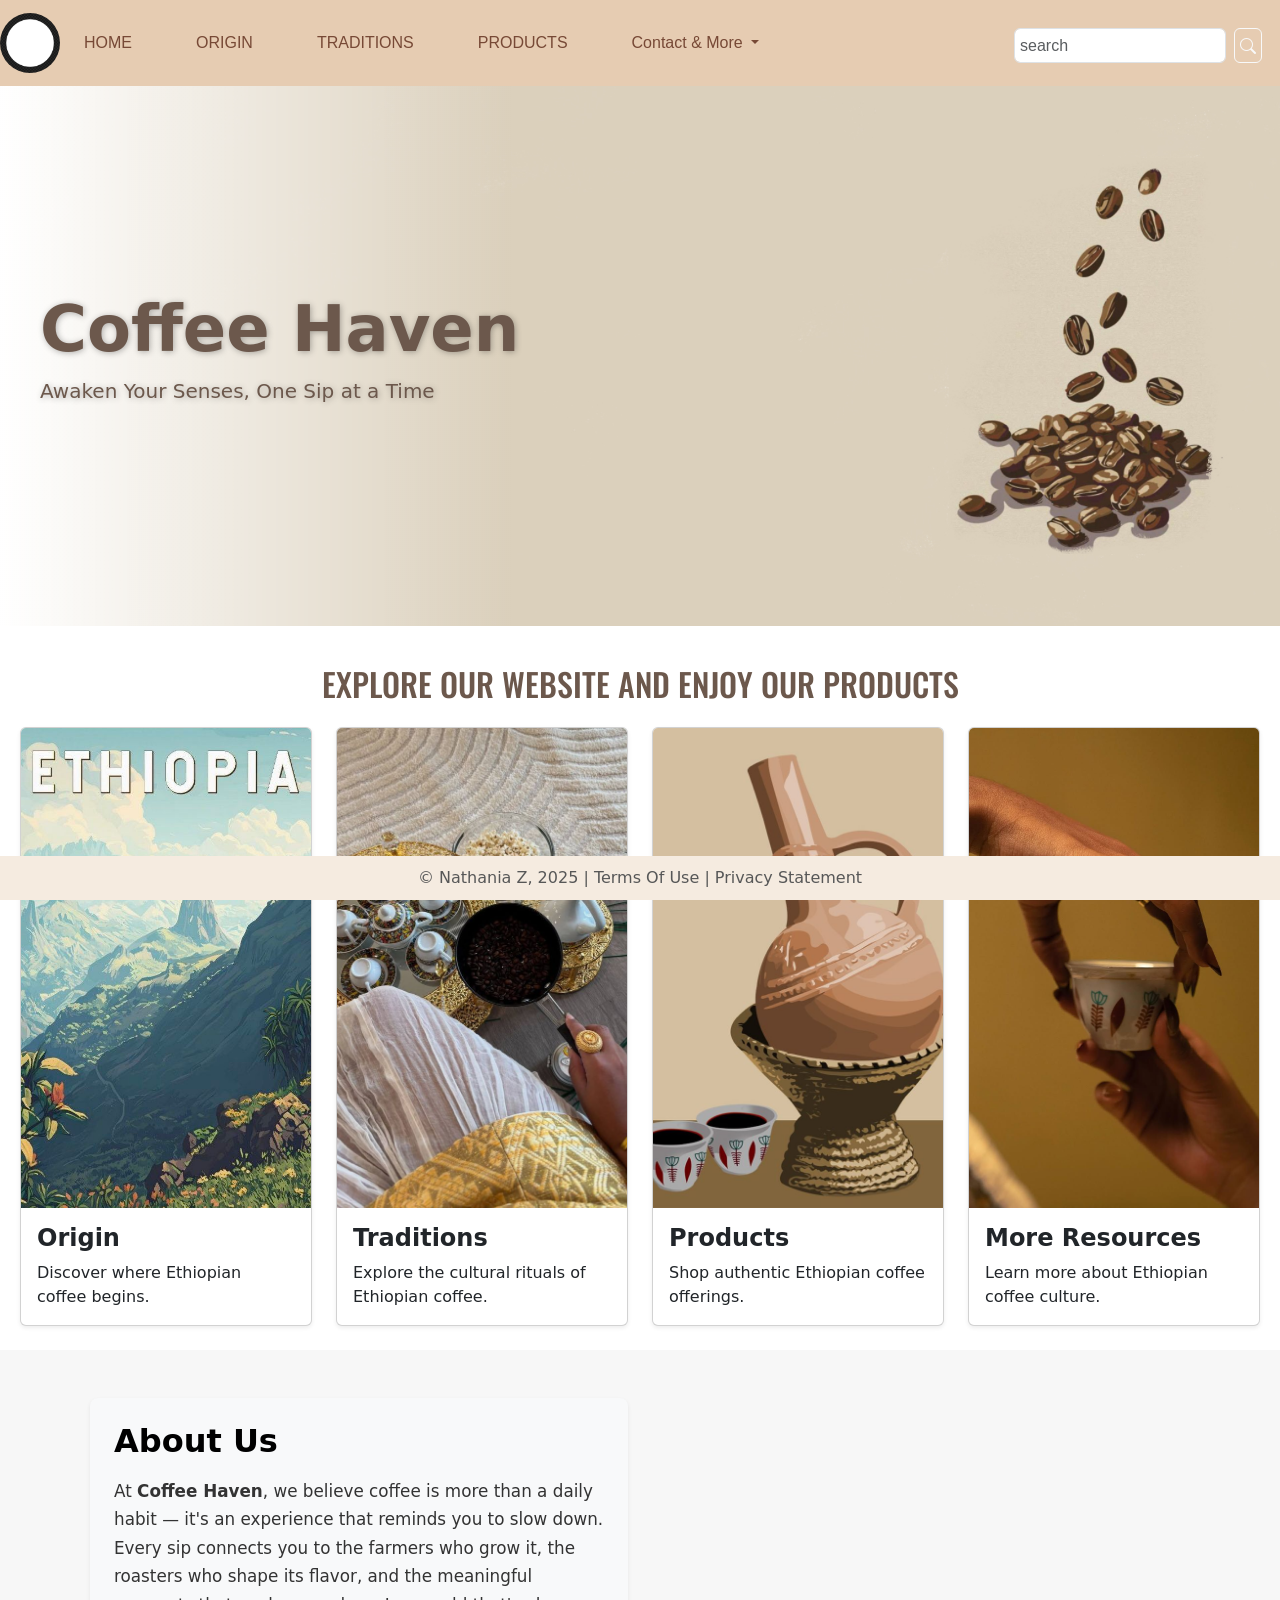
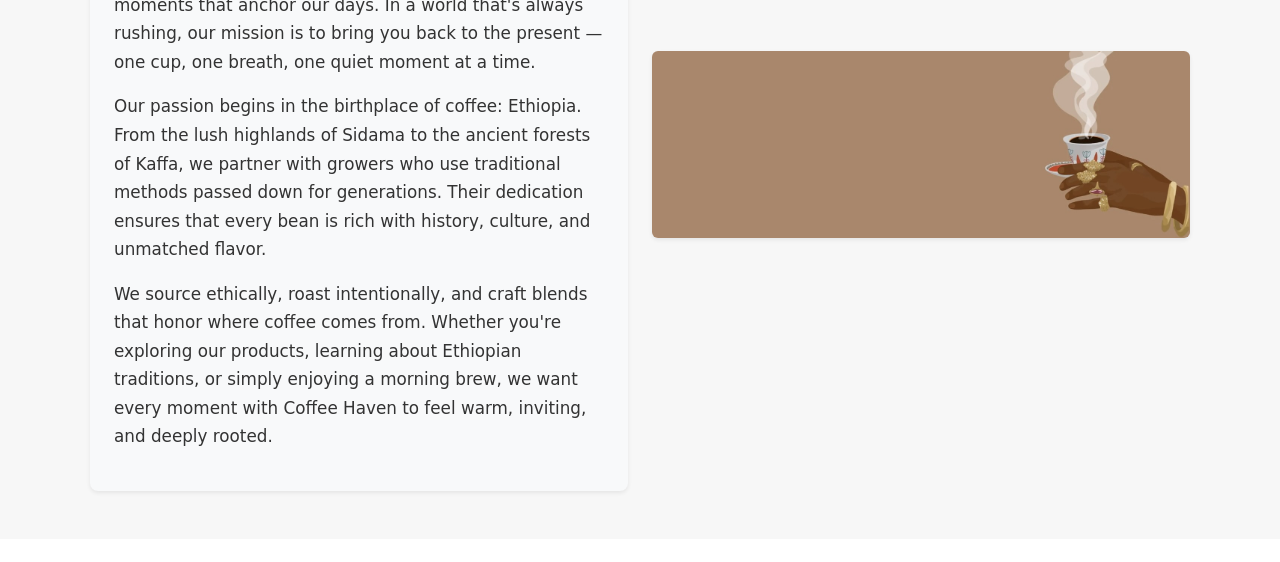
==== index.html @ 2219269c "Homepage completed." ====
<!DOCTYPE html>
<html lang="en">
<head>
    <meta charset="UTF-8">
    <title>My First Bootstrap Page</title>
    <!-- CSS only -->

    <link href="https://cdn.jsdelivr.net/npm/bootstrap@5.0.2/dist/css/bootstrap.min.css"
          rel="stylesheet"
          integrity="sha384-EVSTQN3/azprG1Anm3QDgpJLIm9Nao0Yz1ztcQTwFspd3yD65VohhpuuCOmLASjC"
          crossorigin="anonymous">
    <link href="css/main.css" rel="stylesheet">
    <!--fonts-->
    <link rel="preconnect" href="https://fonts.googleapis.com">
    <link rel="preconnect" href="https://fonts.gstatic.com" crossorigin>
    <link href="https://fonts.googleapis.com/css2?family=Oswald:wght@200..700&display=swap" rel="stylesheet">
    <link rel="stylesheet" href="https://cdn.jsdelivr.net/npm/bootstrap-icons@1.11.1/font/bootstrap-icons.css">

</head>
<body>
<nav class="navbar navbar-expand-md
                    justify-content-start
                    custom-nav
                    sticky-top
                    col-12">

    <!-- Brand -->
    <a class="navbar-brand" href="index.html">
        <img src="images/logo.png" alt="Company Coffee Logo" style="width: 60px;" class="rounded-pill">
    </a> <!--update the #'s to your page links and copy it to
                your contact page-->

    <!-- Responsive Button for the smaller menu -->
    <button class="navbar-toggler" type="button"
            data-bs-toggle="collapse" data-bs-target="#collapsibleNavbar">
        <span class="navbar-toggler-icon"></span>
    </button>
    <div class="collapse navbar-collapse align-items-center" id="collapsibleNavbar">
        <ul class="navbar-nav gap-xl-5 me-auto">
            <!-- Links -->
            <li class="nav-item">
                <a class="nav-link" href="index.html">HOME</a>
            </li>
            <li class="nav-item">
                <a class="nav-link" href="origin.html">ORIGIN</a>
            </li>
            <li class="nav-item">
                <a class="nav-link" href="tradition.html">TRADITIONS</a>
            </li>
            <li class="nav-item">
                <a class="nav-link" href="products.html">PRODUCTS</a>
            </li>

            <!-- Dropdown -->
            <li class="nav-item dropdown">
                <a class="nav-link dropdown-toggle" href="#" id="navbardrop"
                   data-toggle="dropdown" role="button" data-bs-toggle="dropdown" aria-expanded="false">
                    Contact & More
                </a>
                <div class="dropdown-menu">
                    <a class="dropdown-item" href="contact.html">Contact Us!</a>
                    <a class="dropdown-item" href="moreresources.html">More Resources</a>
                </div>
            </li>
            <form class="d-flex ms-lg-10 ms-auto search-bar" role="search">
                <input class="form-control input-mysize me-2" type="search" placeholder="search" aria-label="Search">
                <button class="btn btn-outline-light input-mysize" type="submit">
                    <i class="bi bi-search"></i>
                </button>
            </form>
        </ul>

    </div>
</nav>


<main>
    <section class="position-relative">
        <!--Carousel-->
        <div id="heroCarousel" class="carousel slide" data-bs-ride="carousel">
            <div class="carousel-inner">
                <div class="carousel-item active">
                    <img src="images/carousel - 1.jpg" class="d-block w-100" alt="Coffee Beans Splashing">
                </div>
                <div class="carousel-item">
                    <img src="images/carousel- 2.jpg" class="d-block w-100" alt="Ethiopian Coffee Brewer - Jebena">
                </div>
                <div class="carousel-item">
                    <img src="images/carousel-3.jpg" class="d-block w-100" alt="Ethiopian Woman Pouring Coffee">
                </div>
            </div>
        </div>
        <!--gradient overlay for all images-->
        <div class="fade-overlay"></div>

        <!--text on carousel-->
        <div class="carousel-text-overlay text-start">
            <h1 class="display-3 fw-bold">Coffee Haven</h1>
            <p class="lead">Awaken Your Senses, One Sip at a Time</p>
        </div>
    </section>
<div class="container-fluid">
    <div class="row">




        <!-- CLICKABLE CARDS -->
        <div class="container my-4">

            <h2 class="text-center explore-msg mb-4">EXPLORE OUR WEBSITE AND ENJOY OUR PRODUCTS</h2>
            <div class="row justify-content-center g-4">

                <!-- ORIGIN -->
                <div class="col-6 col-md-3">
                    <div class="card h-100 shadow-sm card-hover">
                        <a href="origin.html" class="text-decoration-none text-dark">
                            <img src="images/origin.jpg" class="card-img-top full-img" alt="...">
                            <div class="card-body">
                                <h4 class="card-title fw-bold">Origin</h4>
                                <p class="card-text">Discover where Ethiopian coffee begins.</p>
                            </div>
                        </a>
                    </div>
                </div>

                <!-- TRADITIONS -->
                <div class="col-6 col-md-3">
                    <div class="card h-100 shadow-sm card-hover">
                        <a href="tradition.html" class="text-decoration-none text-dark">
                            <img src="images/traditions.jpg" class="card-img-top" alt="...">
                            <div class="card-body">
                                <h4 class="card-title fw-bold">Traditions</h4>
                                <p class="card-text">Explore the cultural rituals of Ethiopian coffee.</p>
                            </div>
                        </a>
                    </div>
                </div>

                <!-- PRODUCTS -->
                <div class="col-6 col-md-3">
                    <div class="card h-100 shadow-sm card-hover">
                        <a href="products.html" class="text-decoration-none text-dark">
                            <img src="images/product.jpg" class="card-img-top" alt="...">
                            <div class="card-body">
                                <h4 class="card-title fw-bold">Products</h4>
                                <p class="card-text">Shop authentic Ethiopian coffee offerings.</p>
                            </div>
                        </a>
                    </div>
                </div>

                <!-- MORE RESOURCES -->
                <div class="col-6 col-md-3">
                    <div class="card h-100 shadow-sm card-hover">
                        <a href="moreresources.html" class="text-decoration-none text-dark">
                            <img src="images/moreres.jpg" class="card-img-top" alt="...">
                            <div class="card-body">
                                <h4 class="card-title fw-bold">More Resources</h4>
                                <p class="card-text">Learn more about Ethiopian coffee culture.</p>
                            </div>
                        </a>
                    </div>
                </div>

            </div>
        </div>
        <!--Left side About Us card-->
        <section class="py-5" id="about">
            <div class="container">
                <div class="row align-items-center">

                    <!-- LEFT: About Us Text -->
                    <div class="col-md-6 mb-4 mb-md-0">
                        <div class="card p-4 bg-light border-0 shadow-sm">
                            <h2 class="fw-bold mb-3">About Us</h2>

                            <p>
                                At <strong>Coffee Haven</strong>, we believe coffee is more than a daily habit —
                                it's an experience that reminds you to slow down. Every sip connects you to the
                                farmers who grow it, the roasters who shape its flavor, and the meaningful
                                moments that anchor our days. In a world that's always rushing, our mission is
                                to bring you back to the present — one cup, one breath, one quiet moment at a time.
                            </p>

                            <p>
                                Our passion begins in the birthplace of coffee: Ethiopia. From the lush highlands
                                of Sidama to the ancient forests of Kaffa, we partner with growers who use
                                traditional methods passed down for generations. Their dedication ensures that
                                every bean is rich with history, culture, and unmatched flavor.
                            </p>

                            <p>
                                We source ethically, roast intentionally, and craft blends that honor where
                                coffee comes from. Whether you're exploring our products, learning about
                                Ethiopian traditions, or simply enjoying a morning brew, we want every
                                moment with Coffee Haven to feel warm, inviting, and deeply rooted.
                            </p>

                        </div>
                    </div>

                    <!-- RIGHT: Image -->
                    <div class="col-md-6 d-flex justify-content-center">
                        <img src="images/about-us-img.jpg"
                             alt="Ethiopian Coffee Ceremony"
                             class="img-fluid rounded shadow-sm"
                             style="max-height: 500px; object-fit: cover;">
                    </div>

                </div>
            </div>
        </section>




    </div>
</div>
</main>
<!--Footer-->


 <footer class="footer page-footer font-small ">
     <div class="container">
        <div class="row">
            <span class="text-muted">&copy; Nathania Z, 2025 |  Terms Of Use  |  Privacy Statement</span>
        </div>
     </div>
  </footer>
</div>


    <!-- Javascript Bundle with Popper -->
<script src="https://cdn.jsdelivr.net/npm/bootstrap@5.0.2/dist/js/bootstrap.bundle.min.js"
        integrity="sha384-MrcW6ZMFYlzcLA8Nl+NtUVF0sA7MsXsP1UyJoMp4YLEuNSfAP+JcXn/tWtIaxVXM"
        crossorigin="anonymous">
</script>

</body>
</html>
---- css/main.css ----
/*add root with color palette*/

nav ul {
    list-style: none;
    margin: 0;
    padding: 0;
    width: 100%;
    display: flex;
    justify-content: center;
    font-family: 'Playfair Display', "Trebuchet MS", Helvetica, sans-serif;

}

body {

    padding-bottom: 100px;
}

.custom-nav {
    background-color: #E6CCB2;
}

.custom-nav .nav-link {
    color: #774936;
    display: block;
    padding: 18px 20px;
}

nav a.nav-link:hover {
    background-color:#DDB892;
    color: #774936;
    border-radius:4px;
}

.rounded-pill {
    background-color: #0dcaf0;
}



/*search box on homepage*/
.input-mysize {
    height: 30px;
    padding: 0 5px;
    font-size: 16px;
    line-height: 15px;

}
.navbar .form-control,
.navbar .btn {
    height: 35px;
}
.search-bar{
    padding-top: 15px;
    padding-right: 18px;

}

/* Carousel Images */
#heroCarousel .carousel-item img {
    width: 100vh;
    height: 60vh;
    object-fit:cover;
    object-position: right;
}

/* Image left fade*/

.fade-overlay {
    position: absolute;
    top: 0;
    left: 0;
    width: 100%;
    height: 100%;
    background: linear-gradient(to right, #fff 0%, rgba(255, 255, 255, 0) 40%);
    z-index: 5;
    pointer-events: none;
}

.carousel-text-overlay {
    position: absolute;
    top: 50%;
    left: 50%;
    transform: translate(-100%, -50%);
    z-index: 10;
    color: #6c584c;
    text-shadow: 1px 1px 6px rgba(0, 0, 0, 0.3);
    text-align: center;
    width:90%;
    max-width: 600px;
}

/*about us styling*/
#about {
    background-color: #f7f7f7

}

#about .card {
    border-radius: 10px;
}

#about h2 {
    font-size: 2rem;
    font-weight: 700;
    color: #000;
}

#about p {
    font-size: 1.05rem;
    line-height: 1.7;
    color: #333;
}
#about .card {
    border-radius: 8px;
    object-fit: cover;
}

#about .card p {
    margin-bottom: 1rem;
}

.explore-message {

    color: #b08968;
    font-family: 'Noto Serif Ethiopic', sans-serif;
    font-size: 6rem;
    text-align: center;
    max-width: 480px;
    line-height: 1.1;
    font-weight: 700;
    text-shadow: 2px 2px 4px #582f0e;

}
.explore-message h3 {
    font-size: 1.6rem;
    line-height: 1.4;
    margin: 0;
    font-weight: 600;
}

.elongated-text {
    font-stretch: expanded;
}

/*CARDS HOVER*/

.card-hover {
    transition: transform 0.3s ease, box-shadow 0.3s ease;
}

.card-hover:hover {
    transform: scale(1.03);
    box-shadow: 0 8px 18px rgba(0, 0, 0, 0.2);
}





.container {
    padding-left: 20px;
    padding-right: 20px;
}

.card-img-top {
    object-fit: cover;
    width: 100%;
    height: 480px;
}

.explore-msg {
    font-family: 'Oswald', sans-serif;
    color: #6c584c;
    margin-top: 15px;

}




    .footer {
        position: fixed;
        left: 0;
        bottom: 0;
        width: 100%;
        background-color: #f5ebe0;
        color: white;
        text-align: center;
        padding: 10px;
        font-size: 1rem;
    }

html, body {
    height: 155%;
}
main {
    flex: 1;
    min-height: 160vh;
}
footer {
    margin-top: 40px;
}
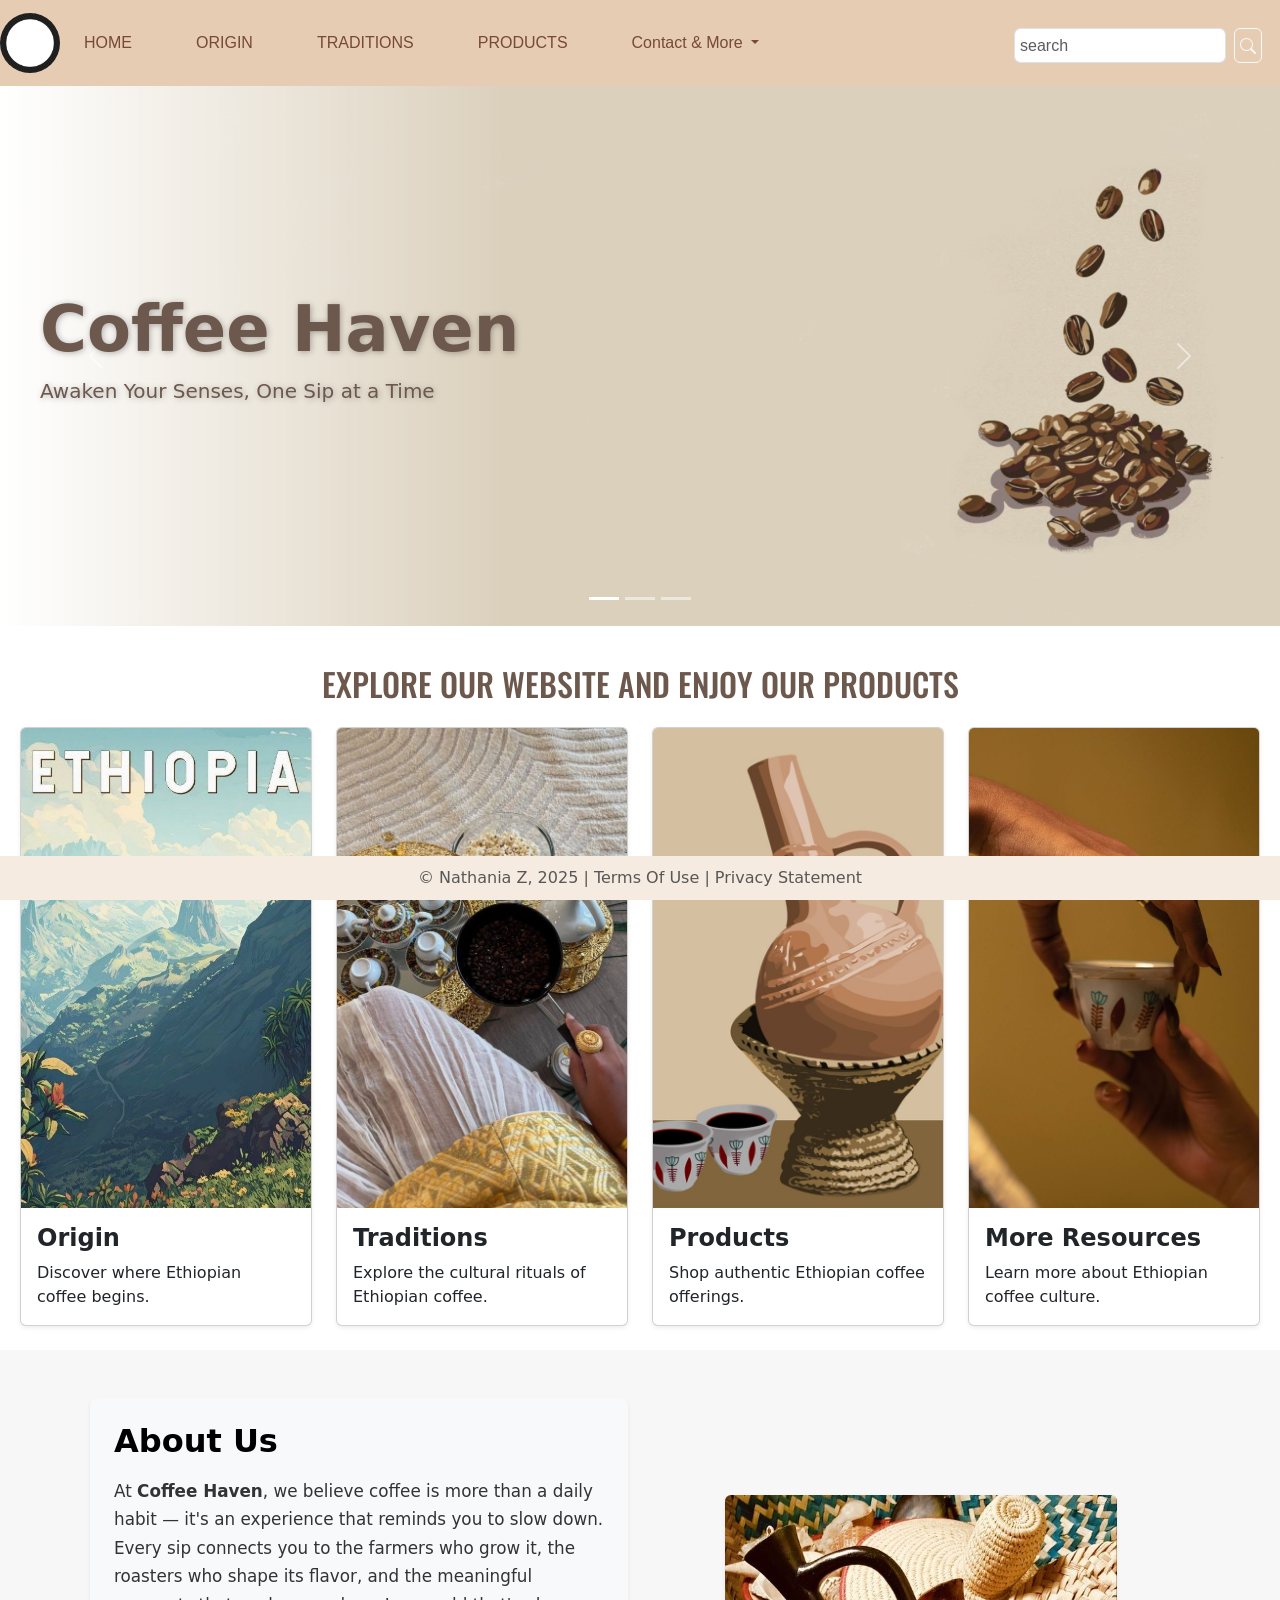
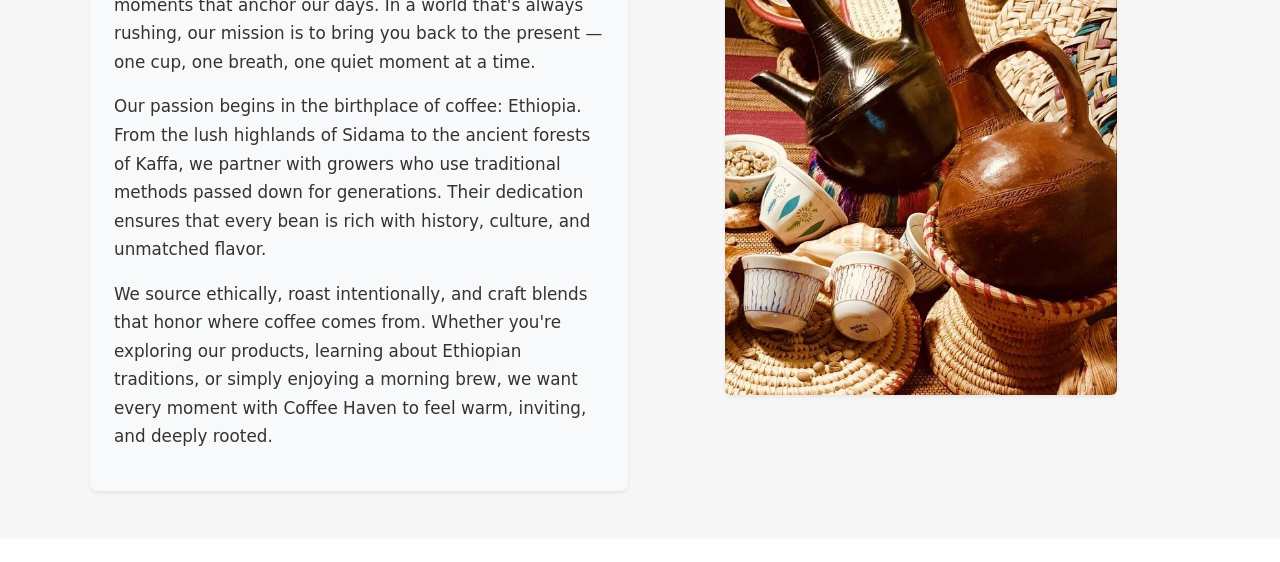
==== commit d2c78582: "Origin completed, Homepage carousel fixed." ====
--- a/index.html
+++ b/index.html
@@ -15,6 +15,7 @@
     <link rel="preconnect" href="https://fonts.gstatic.com" crossorigin>
     <link href="https://fonts.googleapis.com/css2?family=Oswald:wght@200..700&display=swap" rel="stylesheet">
     <link rel="stylesheet" href="https://cdn.jsdelivr.net/npm/bootstrap-icons@1.11.1/font/bootstrap-icons.css">
+    <script src="https://cdn.jsdelivr.net/npm/bootstrap@5.0.2/dist/js/bootstrap.bundle.min.js"></script>
 
 </head>
 <body>
@@ -78,6 +79,15 @@
     <section class="position-relative">
         <!--Carousel-->
         <div id="heroCarousel" class="carousel slide" data-bs-ride="carousel">
+
+            <!-- Indicators -->
+            <div class="carousel-indicators">
+                <button type="button" data-bs-target="#heroCarousel" data-bs-slide-to="0" class="active"></button>
+                <button type="button" data-bs-target="#heroCarousel" data-bs-slide-to="1"></button>
+                <button type="button" data-bs-target="#heroCarousel" data-bs-slide-to="2"></button>
+            </div>
+
+
             <div class="carousel-inner">
                 <div class="carousel-item active">
                     <img src="images/carousel - 1.jpg" class="d-block w-100" alt="Coffee Beans Splashing">
@@ -89,7 +99,22 @@
                     <img src="images/carousel-3.jpg" class="d-block w-100" alt="Ethiopian Woman Pouring Coffee">
                 </div>
             </div>
-        </div>
+            <!-- Left and right controls -->
+            <button class="carousel-control-prev" type="button" data-bs-target="#heroCarousel" data-bs-slide="prev">
+                <span class="carousel-control-prev-icon"></span>
+                <span class="visually-hidden">Previous</span>
+            </button>
+            <button class="carousel-control-next" type="button" data-bs-target="#heroCarousel" data-bs-slide="next">
+                <span class="carousel-control-next-icon"></span>
+                <span class="visually-hidden">Next</span>
+            </button>
+        </div>
+
+
+
+
+
+
         <!--gradient overlay for all images-->
         <div class="fade-overlay"></div>
 
@@ -105,7 +130,7 @@
 
 
 
-        <!-- CLICKABLE CARDS -->
+        <!-- CLICKABLE CARDS (used references from W3 schools and chatgpt for hover effect-->
         <div class="container my-4">
 
             <h2 class="text-center explore-msg mb-4">EXPLORE OUR WEBSITE AND ENJOY OUR PRODUCTS</h2>
@@ -201,8 +226,8 @@
                     </div>
 
                     <!-- RIGHT: Image -->
-                    <div class="col-md-6 d-flex justify-content-center">
-                        <img src="images/about-us-img.jpg"
+                    <div class="col-md-6 d-flex justify-content-center home-img">
+                        <img src="images/homepage.jpg"
                              alt="Ethiopian Coffee Ceremony"
                              class="img-fluid rounded shadow-sm"
                              style="max-height: 500px; object-fit: cover;">
--- a/css/main.css
+++ b/css/main.css
@@ -57,6 +57,8 @@
 }
 
 /* Carousel Images */
+
+
 #heroCarousel .carousel-item img {
     width: 100vh;
     height: 60vh;
@@ -179,6 +181,104 @@
 
 
 
+/*ORIGIN*/
+
+
+/* ORIGIN TOP BANNER */
+.origin-banner {
+    width:100%;
+}
+
+.banner-image {
+    position:relative;
+    width: 100%;
+    max-height: 430px;
+    overflow: hidden;
+}
+
+
+.banner-image img {
+    width: 100%;
+    height: 100%;
+    object-fit: cover;
+    display: block;
+}
+/*overlay text on image banner*/
+
+.overlay-text {
+    position: absolute;
+    top:50%;
+    left:50%;
+    transform: translate(-50%,-50%);
+    color: white;
+    text-align: center;
+    background-color: transparent;
+    padding: 0;
+
+}
+
+.origin-title {
+    font-size: 8rem;
+    font-family: 'Oswald', sans-serif;
+    margin: 0;
+    opacity: 0.9;
+}
+
+.origin-subtitle {
+    font-size: 1.5rem;
+    margin: 10px 0 0 0;
+    opacity: 0.9;
+    font-family: 'Playfair Display', serif;
+}
+
+
+
+
+/* CONTENT BLOCKS */
+.content-block {
+    background: #fff;
+    border-radius: 10px;
+    line-height: 1.7;
+}
+
+.content-block h2 {
+    color: #6c584c;
+}
+
+.content-block p {
+    color: #4b4b4b;
+}
+.origin-images {
+    width: 100%;
+    max-width: 420px;
+    height: auto;
+    border-radius: 10px;
+    object-fit: cover;
+}
+
+
+/* MINI QUOTE BANNER */
+.mini-quote-banner {
+    background: #EADBC8;
+    padding: 25px;
+    border-radius: 10px;
+    box-shadow: 0 3px 10px rgba(0,0,0,0.1);
+}
+
+.quote-text {
+    font-family: 'Playfair Display', serif;
+    color: #6c584c;
+    font-weight: 600;
+}
+
+
+
+/* IMAGE STYLING */
+img.img-fluid {
+    border-radius: 10px;
+}
+
+
     .footer {
         position: fixed;
         left: 0;
@@ -191,7 +291,7 @@
         font-size: 1rem;
     }
 
-html, body {
+html, body{
     height: 155%;
 }
 main {
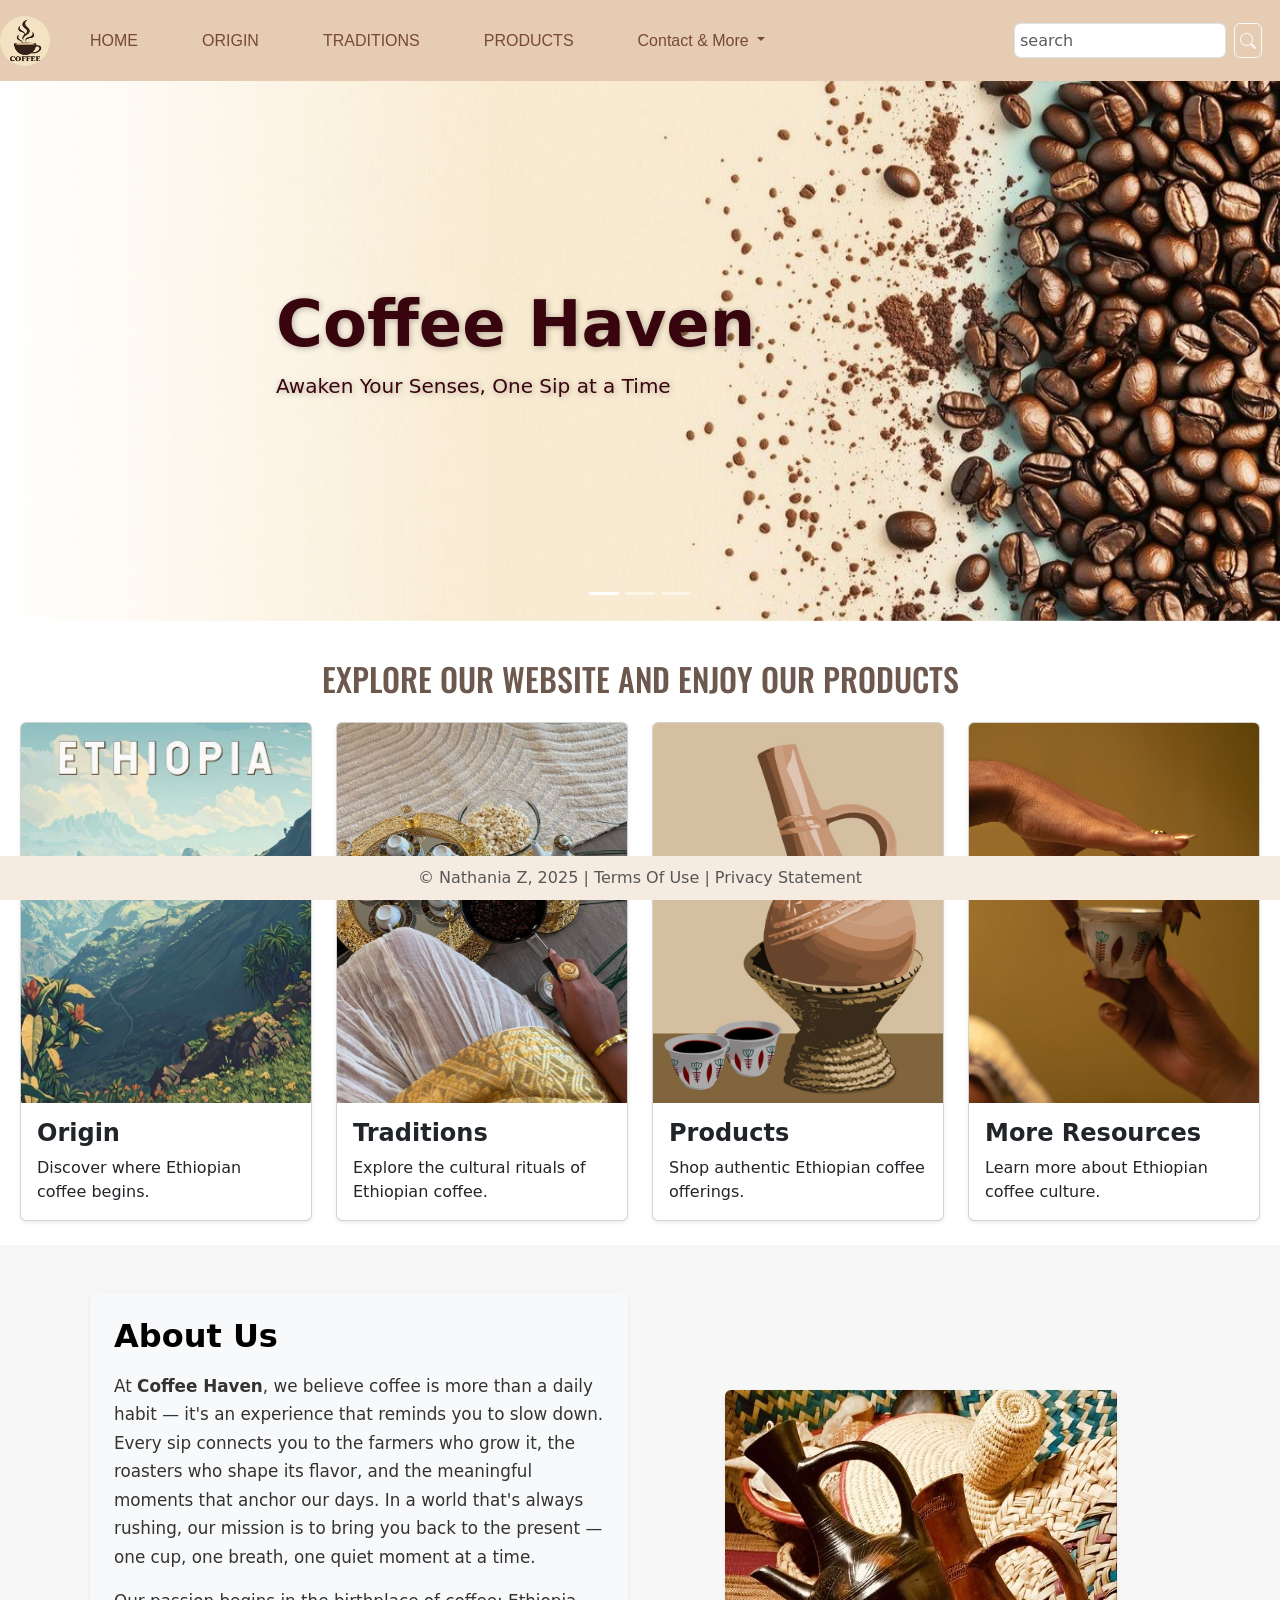
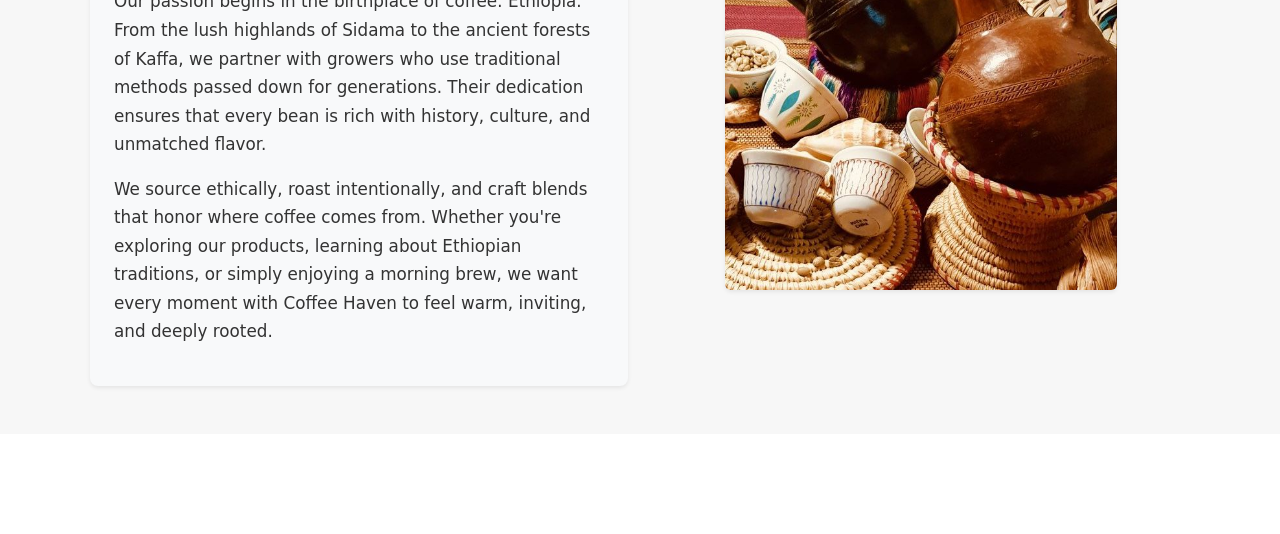
==== commit 919a22c1: "Tradition page completed; product page almost finished." ====
--- a/index.html
+++ b/index.html
@@ -2,7 +2,7 @@
 <html lang="en">
 <head>
     <meta charset="UTF-8">
-    <title>My First Bootstrap Page</title>
+    <title>Coffee Haven</title>
     <!-- CSS only -->
 
     <link href="https://cdn.jsdelivr.net/npm/bootstrap@5.0.2/dist/css/bootstrap.min.css"
@@ -15,7 +15,7 @@
     <link rel="preconnect" href="https://fonts.gstatic.com" crossorigin>
     <link href="https://fonts.googleapis.com/css2?family=Oswald:wght@200..700&display=swap" rel="stylesheet">
     <link rel="stylesheet" href="https://cdn.jsdelivr.net/npm/bootstrap-icons@1.11.1/font/bootstrap-icons.css">
-    <script src="https://cdn.jsdelivr.net/npm/bootstrap@5.0.2/dist/js/bootstrap.bundle.min.js"></script>
+
 
 </head>
 <body>
@@ -27,7 +27,7 @@
 
     <!-- Brand -->
     <a class="navbar-brand" href="index.html">
-        <img src="images/logo.png" alt="Company Coffee Logo" style="width: 60px;" class="rounded-pill">
+        <img src="images/logo.jpg" alt="Company Coffee Logo" style="width: 50px; height: 50px" class="rounded-pill logo">
     </a> <!--update the #'s to your page links and copy it to
                 your contact page-->
 
@@ -55,22 +55,22 @@
             <!-- Dropdown -->
             <li class="nav-item dropdown">
                 <a class="nav-link dropdown-toggle" href="#" id="navbardrop"
-                   data-toggle="dropdown" role="button" data-bs-toggle="dropdown" aria-expanded="false">
+                    role="button" data-bs-toggle="dropdown" aria-expanded="false">
                     Contact & More
                 </a>
                 <div class="dropdown-menu">
                     <a class="dropdown-item" href="contact.html">Contact Us!</a>
-                    <a class="dropdown-item" href="moreresources.html">More Resources</a>
-                </div>
-            </li>
-            <form class="d-flex ms-lg-10 ms-auto search-bar" role="search">
-                <input class="form-control input-mysize me-2" type="search" placeholder="search" aria-label="Search">
-                <button class="btn btn-outline-light input-mysize" type="submit">
-                    <i class="bi bi-search"></i>
-                </button>
-            </form>
+                    <a class="dropdown-item" href="more-resources.html">More Resources</a>
+                </div>
+            </li>
+
         </ul>
-
+        <form class="d-flex ms-lg-10 ms-auto search-bar" role="search">
+            <input class="form-control input-mysize me-2" type="search" placeholder="search" aria-label="Search">
+            <button class="btn btn-outline-light input-mysize" type="submit">
+                <i class="bi bi-search"></i>
+            </button>
+        </form>
     </div>
 </nav>
 
@@ -90,13 +90,13 @@
 
             <div class="carousel-inner">
                 <div class="carousel-item active">
-                    <img src="images/carousel - 1.jpg" class="d-block w-100" alt="Coffee Beans Splashing">
+                    <img src="images/carousel-3.jpg" class="d-block w-100" alt="Coffee Beans Splashing">
                 </div>
                 <div class="carousel-item">
                     <img src="images/carousel- 2.jpg" class="d-block w-100" alt="Ethiopian Coffee Brewer - Jebena">
                 </div>
                 <div class="carousel-item">
-                    <img src="images/carousel-3.jpg" class="d-block w-100" alt="Ethiopian Woman Pouring Coffee">
+                    <img src="images/carousel - 1.jpg" class="d-block w-100" alt="Ethiopian Woman Pouring Coffee">
                 </div>
             </div>
             <!-- Left and right controls -->
@@ -137,7 +137,7 @@
             <div class="row justify-content-center g-4">
 
                 <!-- ORIGIN -->
-                <div class="col-6 col-md-3">
+                <div class="col-12 col-sm-6 col-md-4 col-lg-3">
                     <div class="card h-100 shadow-sm card-hover">
                         <a href="origin.html" class="text-decoration-none text-dark">
                             <img src="images/origin.jpg" class="card-img-top full-img" alt="...">
@@ -150,7 +150,7 @@
                 </div>
 
                 <!-- TRADITIONS -->
-                <div class="col-6 col-md-3">
+                <div class="col-12 col-sm-6 col-md-4 col-lg-3">
                     <div class="card h-100 shadow-sm card-hover">
                         <a href="tradition.html" class="text-decoration-none text-dark">
                             <img src="images/traditions.jpg" class="card-img-top" alt="...">
@@ -163,7 +163,7 @@
                 </div>
 
                 <!-- PRODUCTS -->
-                <div class="col-6 col-md-3">
+                <div class="col-12 col-sm-6 col-md-4 col-lg-3">
                     <div class="card h-100 shadow-sm card-hover">
                         <a href="products.html" class="text-decoration-none text-dark">
                             <img src="images/product.jpg" class="card-img-top" alt="...">
@@ -176,9 +176,9 @@
                 </div>
 
                 <!-- MORE RESOURCES -->
-                <div class="col-6 col-md-3">
-                    <div class="card h-100 shadow-sm card-hover">
-                        <a href="moreresources.html" class="text-decoration-none text-dark">
+                <div class="col-12 col-sm-6 col-md-4 col-lg-3">
+                    <div class="card h-100 shadow-sm card-hover">
+                        <a href="more-resources.html" class="text-decoration-none text-dark">
                             <img src="images/moreres.jpg" class="card-img-top" alt="...">
                             <div class="card-body">
                                 <h4 class="card-title fw-bold">More Resources</h4>
@@ -253,7 +253,7 @@
         </div>
      </div>
   </footer>
-</div>
+
 
 
     <!-- Javascript Bundle with Popper -->
--- a/css/main.css
+++ b/css/main.css
@@ -2,11 +2,9 @@
 
 nav ul {
     list-style: none;
-    margin: 0;
+    margin-left: 1rem;
     padding: 0;
-    width: 100%;
     display: flex;
-    justify-content: center;
     font-family: 'Playfair Display', "Trebuchet MS", Helvetica, sans-serif;
 
 }
@@ -26,6 +24,7 @@
     padding: 18px 20px;
 }
 
+
 nav a.nav-link:hover {
     background-color:#DDB892;
     color: #774936;
@@ -34,6 +33,16 @@
 
 .rounded-pill {
     background-color: #0dcaf0;
+}
+
+.logo {
+    width: 45px;
+}
+
+@media (max-width: 576px) {
+    .logo {
+        width: 35px;
+    }
 }
 
 
@@ -53,14 +62,14 @@
 .search-bar{
     padding-top: 15px;
     padding-right: 18px;
-
+    padding-bottom: 15px;
 }
 
 /* Carousel Images */
 
 
 #heroCarousel .carousel-item img {
-    width: 100vh;
+    width: 100%;
     height: 60vh;
     object-fit:cover;
     object-position: right;
@@ -82,10 +91,10 @@
 .carousel-text-overlay {
     position: absolute;
     top: 50%;
-    left: 50%;
-    transform: translate(-100%, -50%);
+    left: 45%;
+    transform: translate(-50%, -50%);
     z-index: 10;
-    color: #6c584c;
+    color: #38040e;
     text-shadow: 1px 1px 6px rgba(0, 0, 0, 0.3);
     text-align: center;
     width:90%;
@@ -94,7 +103,7 @@
 
 /*about us styling*/
 #about {
-    background-color: #f7f7f7
+    background-color: #f7f7f7;
 
 }
 
@@ -166,10 +175,23 @@
 }
 
 .card-img-top {
-    object-fit: cover;
-    width: 100%;
     height: 480px;
 }
+@media (min-width: 768px) {
+    .card-img-top {
+        height: 320px;
+    }
+}
+
+@media (min-width:1200px) {
+    .card-img-top {
+        height: 380px;
+    }
+}
+
+
+
+
 
 .explore-msg {
     font-family: 'Oswald', sans-serif;
@@ -181,7 +203,6 @@
 
 
 
-/*ORIGIN*/
 
 
 /* ORIGIN TOP BANNER */
@@ -221,7 +242,7 @@
     font-size: 8rem;
     font-family: 'Oswald', sans-serif;
     margin: 0;
-    opacity: 0.9;
+    opacity: 1;
 }
 
 .origin-subtitle {
@@ -270,7 +291,45 @@
     color: #6c584c;
     font-weight: 600;
 }
-
+/*TRADITION CARDS*/
+
+.trad-card {
+    margin-top: 15px;
+}
+
+.overlay-text-trad {
+    position: absolute;
+    top:70%;
+    left:50%;
+    transform: translate(-50%,-50%);
+    color: white;
+    text-align: center;
+    background-color: transparent;
+    padding: 0;
+    text-shadow: 5px 1px 6px #6c584c ;
+
+}
+
+/*Products*/
+
+.product-title {
+    font-size: 8rem;
+    font-family: 'Oswald', sans-serif;
+    margin-top: 0;
+    opacity: 1;
+
+}
+.product-subtitle {
+    color: white;
+    font-family: 'Oswald', sans-serif;
+    font-size: 2rem;
+}
+
+.product-img {
+    height: 260px;
+    object-fit: cover;
+    border-radius: 10px;
+}
 
 
 /* IMAGE STYLING */
@@ -291,9 +350,7 @@
         font-size: 1rem;
     }
 
-html, body{
-    height: 155%;
-}
+
 main {
     flex: 1;
     min-height: 160vh;
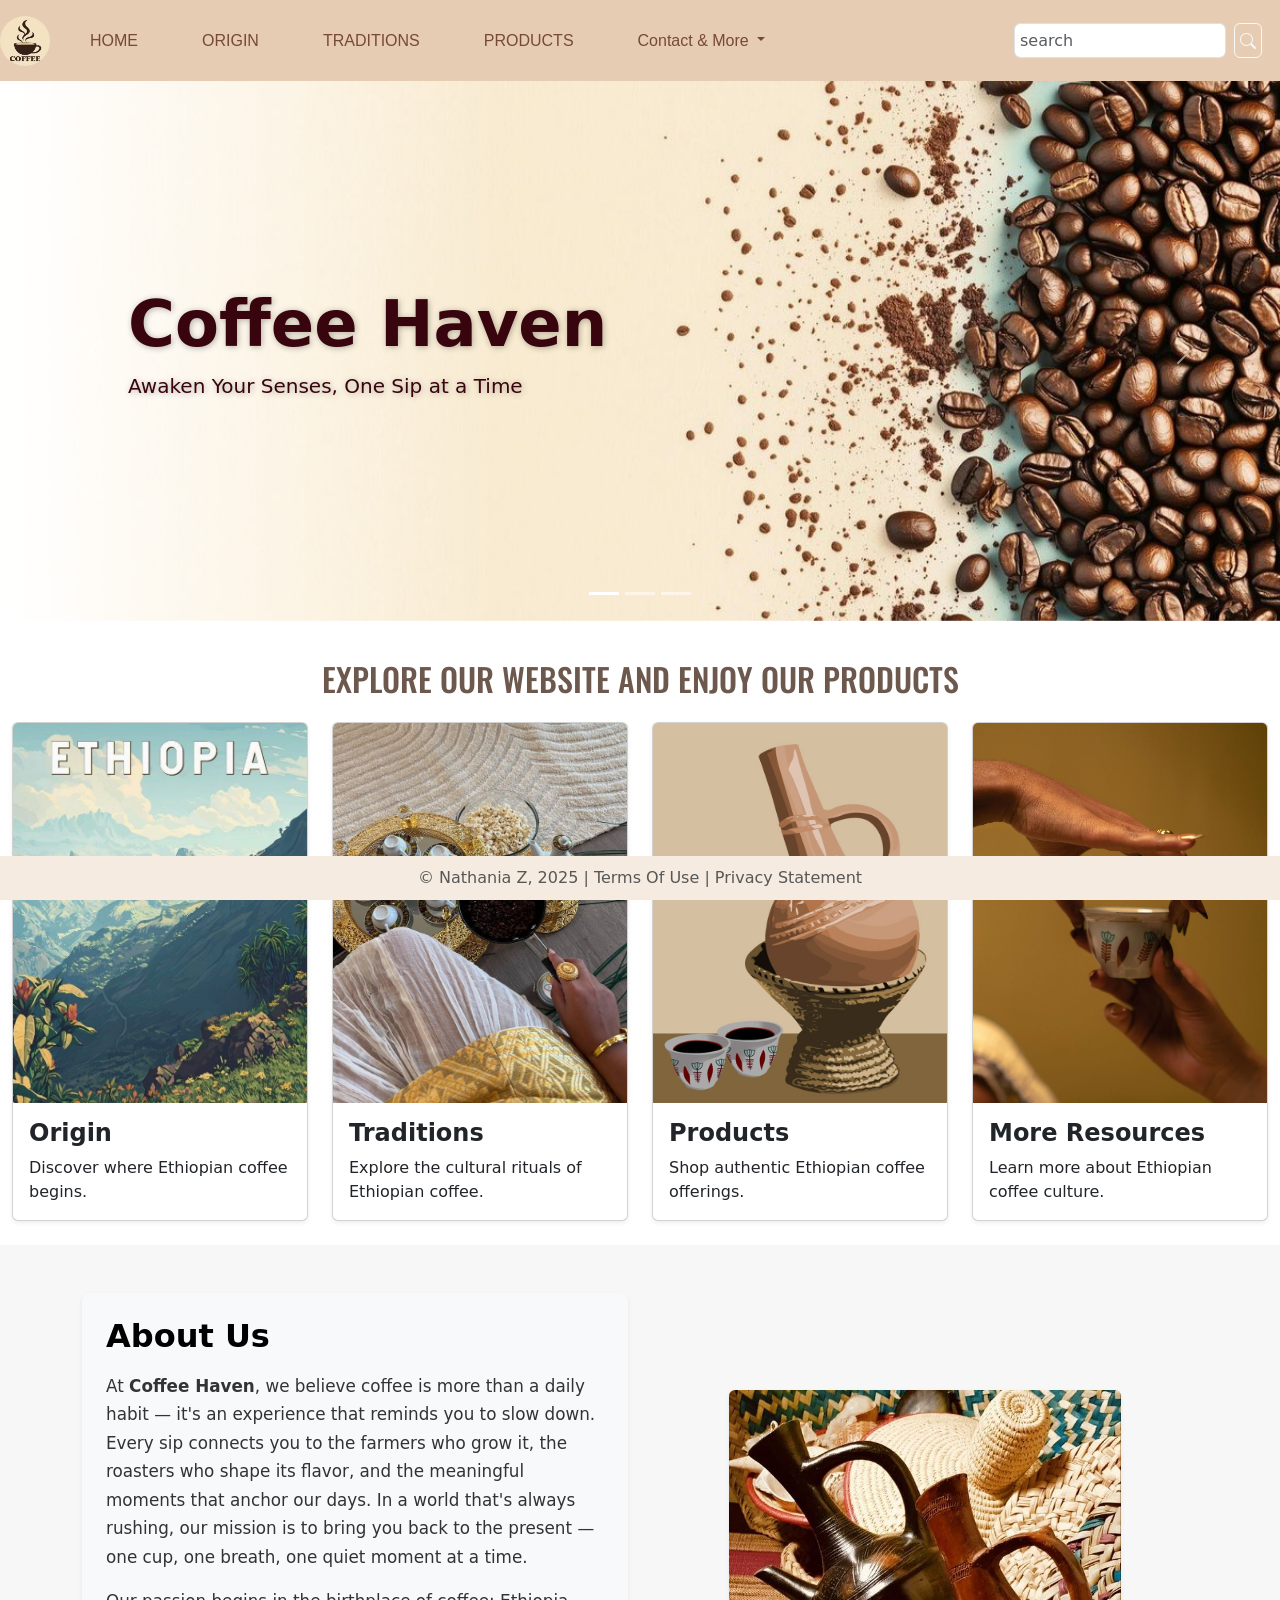
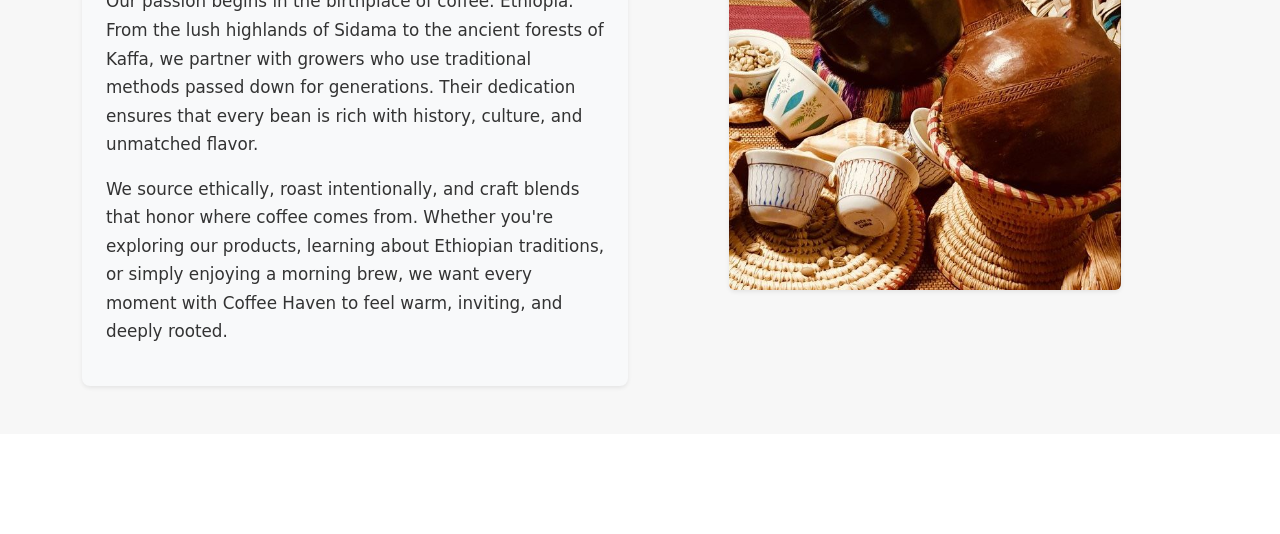
==== commit bbddb155: "Completed website." ====
--- a/index.html
+++ b/index.html
@@ -15,6 +15,7 @@
     <link rel="preconnect" href="https://fonts.gstatic.com" crossorigin>
     <link href="https://fonts.googleapis.com/css2?family=Oswald:wght@200..700&display=swap" rel="stylesheet">
     <link rel="stylesheet" href="https://cdn.jsdelivr.net/npm/bootstrap-icons@1.11.1/font/bootstrap-icons.css">
+    <link rel="icon" type="image/jpg" href="images/logo.jpg">
 
 
 </head>
@@ -23,7 +24,8 @@
                     justify-content-start
                     custom-nav
                     sticky-top
-                    col-12">
+                    col-12
+                    hamburger-menu">
 
     <!-- Brand -->
     <a class="navbar-brand" href="index.html">
@@ -140,7 +142,7 @@
                 <div class="col-12 col-sm-6 col-md-4 col-lg-3">
                     <div class="card h-100 shadow-sm card-hover">
                         <a href="origin.html" class="text-decoration-none text-dark">
-                            <img src="images/origin.jpg" class="card-img-top full-img" alt="...">
+                            <img src="images/origin.jpg" class="card-img-top full-img" alt="Image of Ethiopian Highlands">
                             <div class="card-body">
                                 <h4 class="card-title fw-bold">Origin</h4>
                                 <p class="card-text">Discover where Ethiopian coffee begins.</p>
@@ -153,7 +155,7 @@
                 <div class="col-12 col-sm-6 col-md-4 col-lg-3">
                     <div class="card h-100 shadow-sm card-hover">
                         <a href="tradition.html" class="text-decoration-none text-dark">
-                            <img src="images/traditions.jpg" class="card-img-top" alt="...">
+                            <img src="images/traditions.jpg" class="card-img-top" alt="Ethiopian woman brewing cofee">
                             <div class="card-body">
                                 <h4 class="card-title fw-bold">Traditions</h4>
                                 <p class="card-text">Explore the cultural rituals of Ethiopian coffee.</p>
@@ -166,7 +168,7 @@
                 <div class="col-12 col-sm-6 col-md-4 col-lg-3">
                     <div class="card h-100 shadow-sm card-hover">
                         <a href="products.html" class="text-decoration-none text-dark">
-                            <img src="images/product.jpg" class="card-img-top" alt="...">
+                            <img src="images/product.jpg" class="card-img-top" alt="Ethiopian Coffee Brewer">
                             <div class="card-body">
                                 <h4 class="card-title fw-bold">Products</h4>
                                 <p class="card-text">Shop authentic Ethiopian coffee offerings.</p>
@@ -179,7 +181,7 @@
                 <div class="col-12 col-sm-6 col-md-4 col-lg-3">
                     <div class="card h-100 shadow-sm card-hover">
                         <a href="more-resources.html" class="text-decoration-none text-dark">
-                            <img src="images/moreres.jpg" class="card-img-top" alt="...">
+                            <img src="images/moreres.jpg" class="card-img-top" alt="Woman passing another woman a coffee cup">
                             <div class="card-body">
                                 <h4 class="card-title fw-bold">More Resources</h4>
                                 <p class="card-text">Learn more about Ethiopian coffee culture.</p>
--- a/css/main.css
+++ b/css/main.css
@@ -14,6 +14,30 @@
     padding-bottom: 100px;
 }
 
+.dropdown-menu {
+    background-color: #E6CCB2;
+    border: none;
+}
+.dropdown-menu .dropdown-item {
+    color: #774939;
+    font-weight: 500;
+}
+.dropdown-menu .dropdown-item:hover {
+    border-bottom: #DDB892;
+    background-color: #DDB892;
+    color: #774936;
+}
+
+
+.navbar-toggler {
+    border: none;
+}
+.navbar-toggler-icon {
+    background-image: url("data:image/svg+xml;charset=utf8,%3Csvg xmlns='http://www.w3.org/2000/svg' viewBox='0 0 30 30'%3E%3Cpath stroke='%23774936' stroke-width='2' stroke-linecap='round' stroke-miterlimit='10' d='M4 7h22M4 15h22M4 23h22'/%3E%3C/svg%3E")
+}
+
+
+
 .custom-nav {
     background-color: #E6CCB2;
 }
@@ -45,7 +69,9 @@
     }
 }
 
-
+.hamburger-menu {
+    color: #774936;
+}
 
 /*search box on homepage*/
 .input-mysize {
@@ -91,8 +117,8 @@
 .carousel-text-overlay {
     position: absolute;
     top: 50%;
-    left: 45%;
-    transform: translate(-50%, -50%);
+    left: 10%;
+    transform: translate(0, -50%);
     z-index: 10;
     color: #38040e;
     text-shadow: 1px 1px 6px rgba(0, 0, 0, 0.3);
@@ -156,12 +182,10 @@
 
 /*CARDS HOVER*/
 
-.card-hover {
-    transition: transform 0.3s ease, box-shadow 0.3s ease;
-}
+
 
 .card-hover:hover {
-    transform: scale(1.03);
+
     box-shadow: 0 8px 18px rgba(0, 0, 0, 0.2);
 }
 
@@ -169,10 +193,7 @@
 
 
 
-.container {
-    padding-left: 20px;
-    padding-right: 20px;
-}
+
 
 .card-img-top {
     height: 480px;
@@ -251,6 +272,44 @@
     opacity: 0.9;
     font-family: 'Playfair Display', serif;
 }
+/*responsive*/
+
+/*small screens*/
+@media (max-width: 768px) {
+    .origin-title {
+        font-size: 4rem;
+    }
+    .origin-subtitle {
+        font-size: 1rem;
+    }
+}
+/*very small screens*/
+@media (max-width: 480px) {
+    .origin-title {
+        font-size: 3rem;
+    }
+}
+
+
+/*for banner*/
+@media (max-width: 768px) {
+    .banner-image {
+        max-height: 300px;
+    }
+}
+
+.origin-images {
+    width: 100%;
+    height: auto;
+    max-width: 100%;
+    object-fit: cover;
+}
+
+
+
+
+
+
 
 
 
@@ -271,11 +330,29 @@
 }
 .origin-images {
     width: 100%;
-    max-width: 420px;
     height: auto;
-    border-radius: 10px;
     object-fit: cover;
-}
+    border-radius: 10px;
+}
+
+@media (max-width: 768px) {
+    .overlay-text-trad h1 {
+        font-size: 3.5rem;
+    }
+}
+@media (max-width: 480px) {
+    .overlay-text-trad h1 {
+        font-size: 2.5rem;
+    }
+    .overlay-text-trad {
+        top: 55%;
+    }
+}
+
+
+
+
+
 
 
 /* MINI QUOTE BANNER */
@@ -310,6 +387,12 @@
 
 }
 
+@media (max-width: 480px) {
+    .overlay-text-trad {
+        top: 60%;
+    }
+}
+
 /*Products*/
 
 .product-title {
@@ -319,6 +402,25 @@
     opacity: 1;
 
 }
+@media (max-width: 768px) {
+    .product-title {
+        font-size: 4rem;
+    }
+    .product-subtitle {
+        font-size: 1.2rem;
+    }
+}
+@media (max-width: 480px) {
+    .product-title {
+        font-size: 3rem;
+    }
+    .product-subtitle {
+        font-size: 0.1rem;
+    }
+}
+
+
+
 .product-subtitle {
     color: white;
     font-family: 'Oswald', sans-serif;
@@ -326,11 +428,114 @@
 }
 
 .product-img {
-    height: 260px;
+    width: 100%;
+    height: auto;
     object-fit: cover;
     border-radius: 10px;
 }
 
+@media (min-width: 768px) {
+    .product-img {
+        height: 240px;
+    }
+}
+
+@media (min-width: 1200px) {
+    .product-img {
+        height: 280px;
+    }
+}
+
+/*CONTATC PAGE*/
+
+
+
+.contact-img {
+    width:100%;
+    max-height: 510px;
+    object-fit: cover;
+    border-radius: 10px;
+}
+
+.contact-title {
+    font-family: 'Oswald', sans-serif;
+    font-size: 3rem;
+    color: #6c584c;
+    text-shadow: 1px 1px 3px rgba(0, 0, 0, 0.15);
+}
+
+.contact-form label {
+    font-weight: 600;
+    color: #6c584c;
+}
+
+.contact-btn {
+    background-color: #774936;
+    border: none;
+    color: white;
+    padding: 10px 25px;
+}
+
+
+.contact-btn:hover {
+    background-color: #5f392c;
+}
+
+@media (max-width: 768px) {
+    .contact-title {
+        text-align: center;
+        margin-top: 20px
+    }
+}
+
+
+
+
+
+
+
+
+
+
+
+
+
+
+
+/*MORE RESOURCES*/
+
+.moreres-title {
+    font-family: 'Oswald', sans-serif;
+    color: #432818;
+    font-size: 4rem;
+}
+
+.resource-section-title {
+    font-family: 'Oswald', sans-serif;
+    font-size: 2rem;
+    color: #6c584c;
+    margin-top: 40px;
+    margin-bottom: 15px;
+    border-bottom: 2px solid #b08968;
+    padding-bottom: 5px;
+}
+.resource-list {
+    list-style-type: disc;
+    padding-left: 25px;
+    margin-bottom: 25px;
+}
+.resource-list li {
+    margin-bottom: 12px;
+}
+.resource-list a {
+    color: #774936;
+    font-weight: 500;
+    text-decoration: underline;
+}
+
+.resource-list a:hover {
+    color: #6c584c;
+}
 
 /* IMAGE STYLING */
 img.img-fluid {
@@ -338,7 +543,7 @@
 }
 
 
-    .footer {
+.footer {
         position: fixed;
         left: 0;
         bottom: 0;
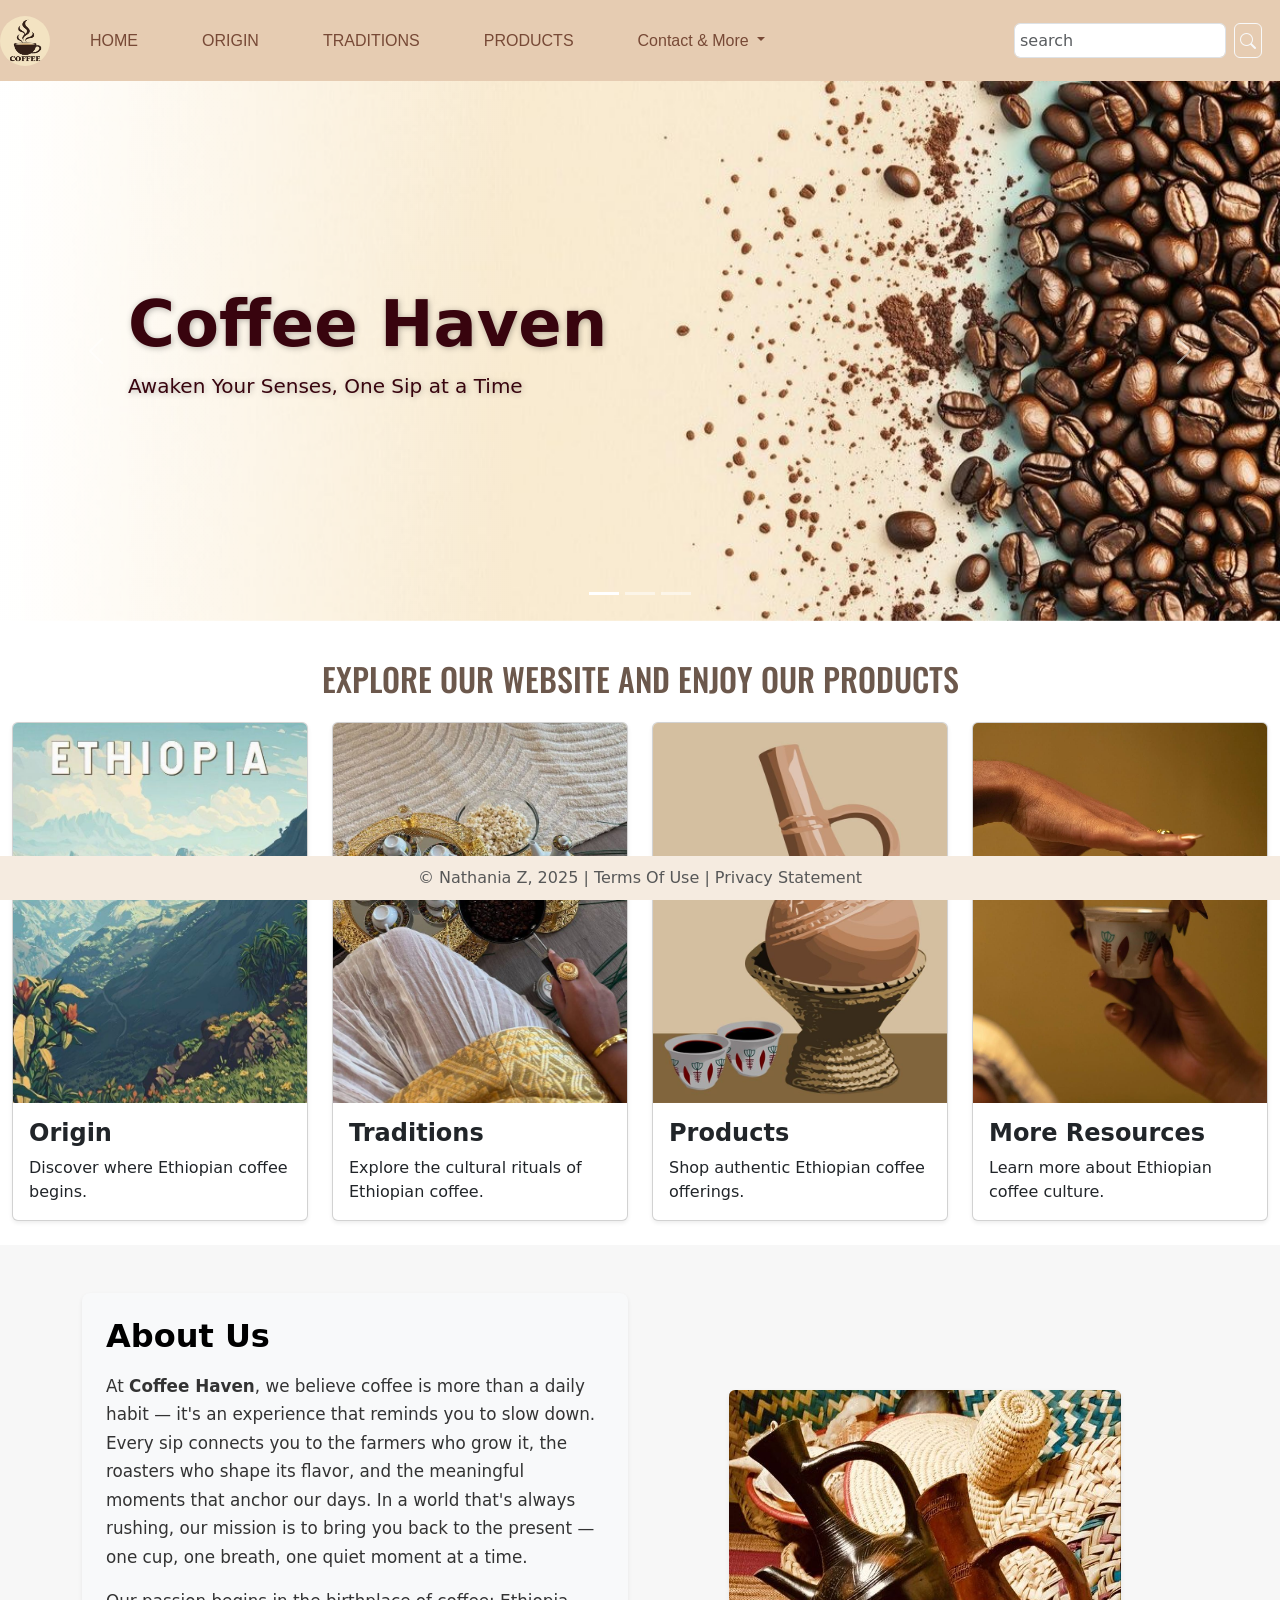
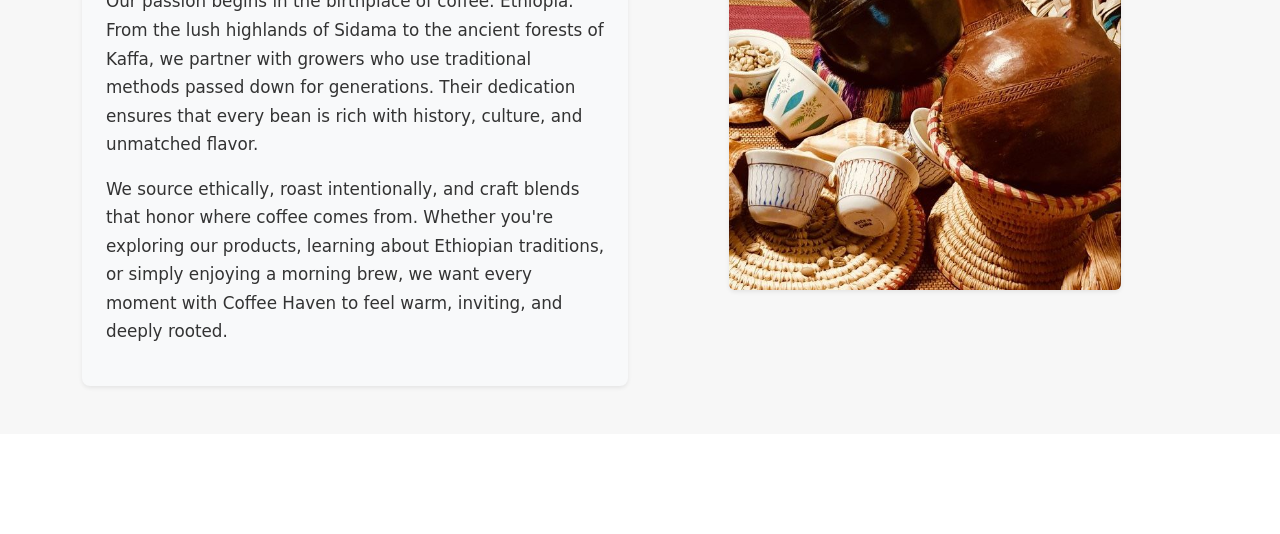
==== commit 70bb5c8c: "Added name at top of each page." ====
--- a/index.html
+++ b/index.html
@@ -1,3 +1,4 @@
+<!-- DEVELOPER: Nathania Zemedagegnehu, IS117-001, Fall 2025-->
 <!DOCTYPE html>
 <html lang="en">
 <head>
--- a/css/main.css
+++ b/css/main.css
@@ -1,4 +1,4 @@
-/*add root with color palette*/
+/* DEVELOPER: Nathania Zemedagegnehu, IS117-001, Fall 2025 */
 
 nav ul {
     list-style: none;
